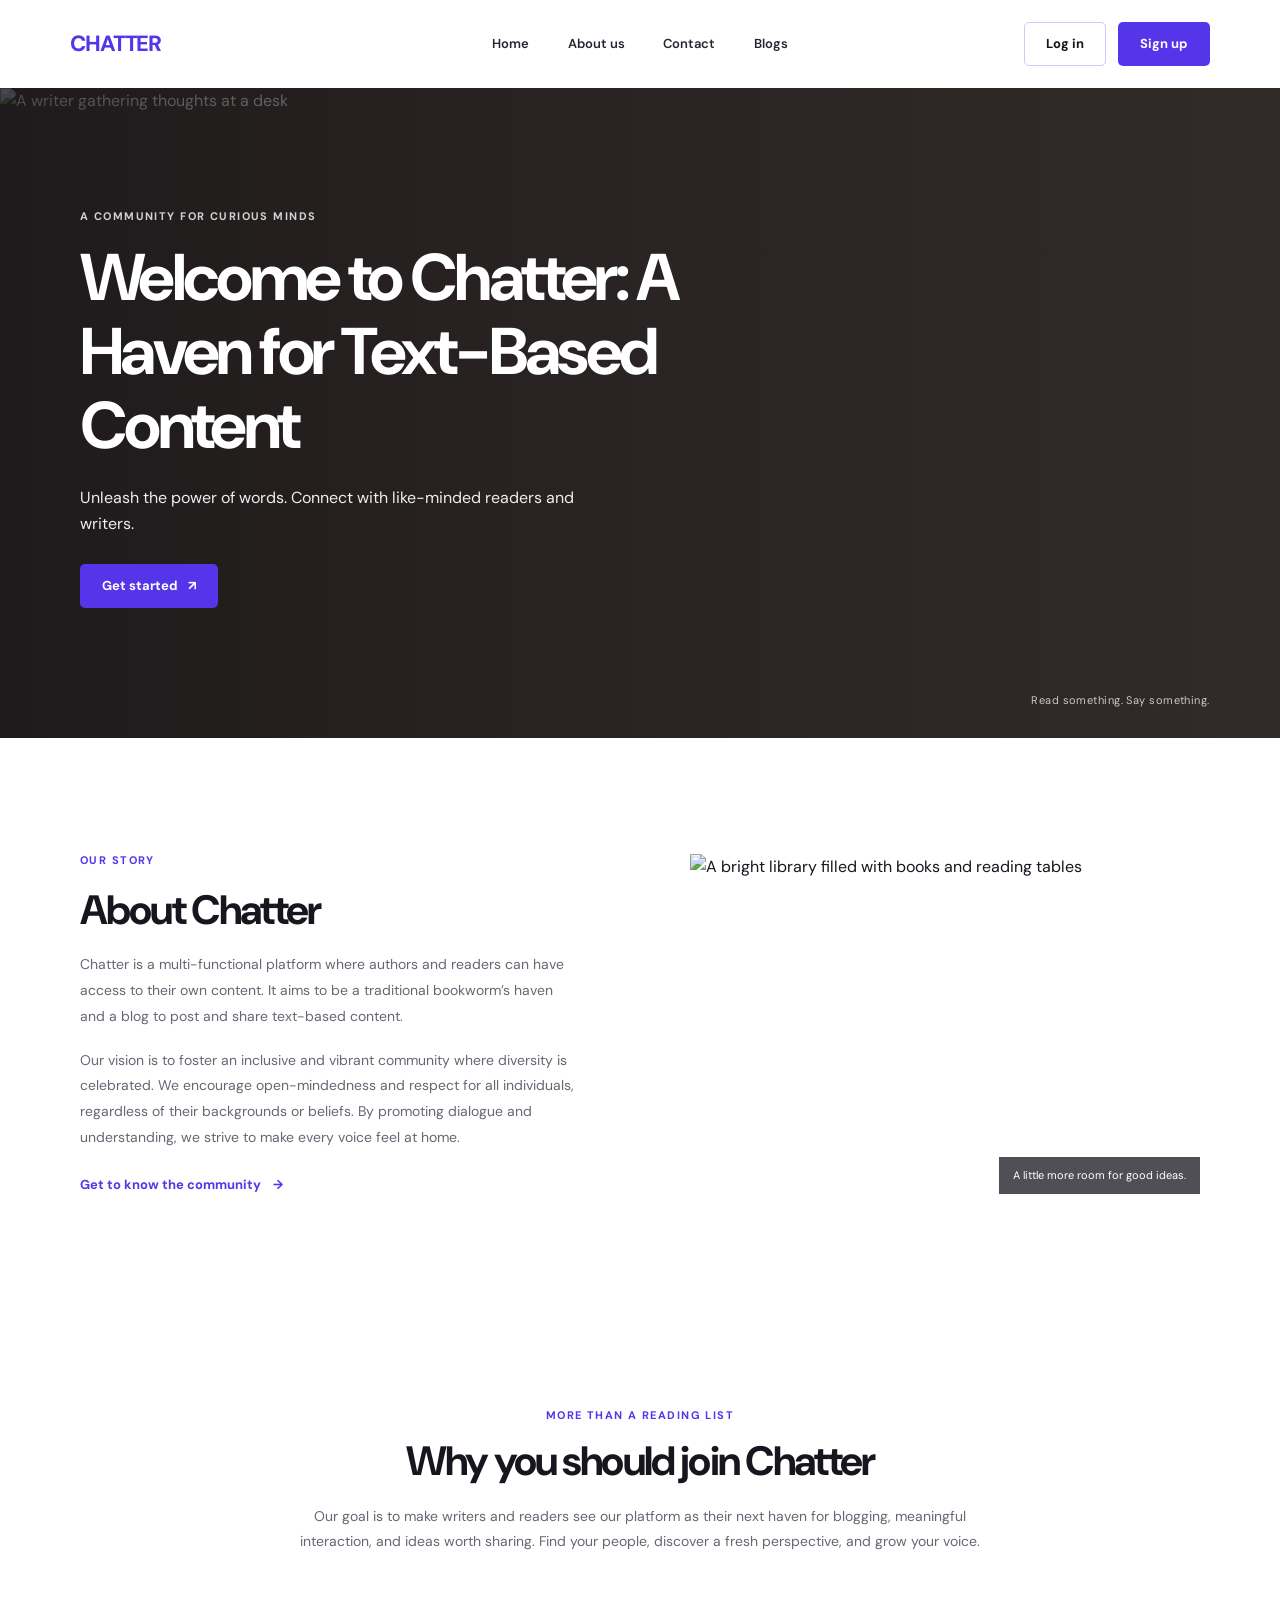
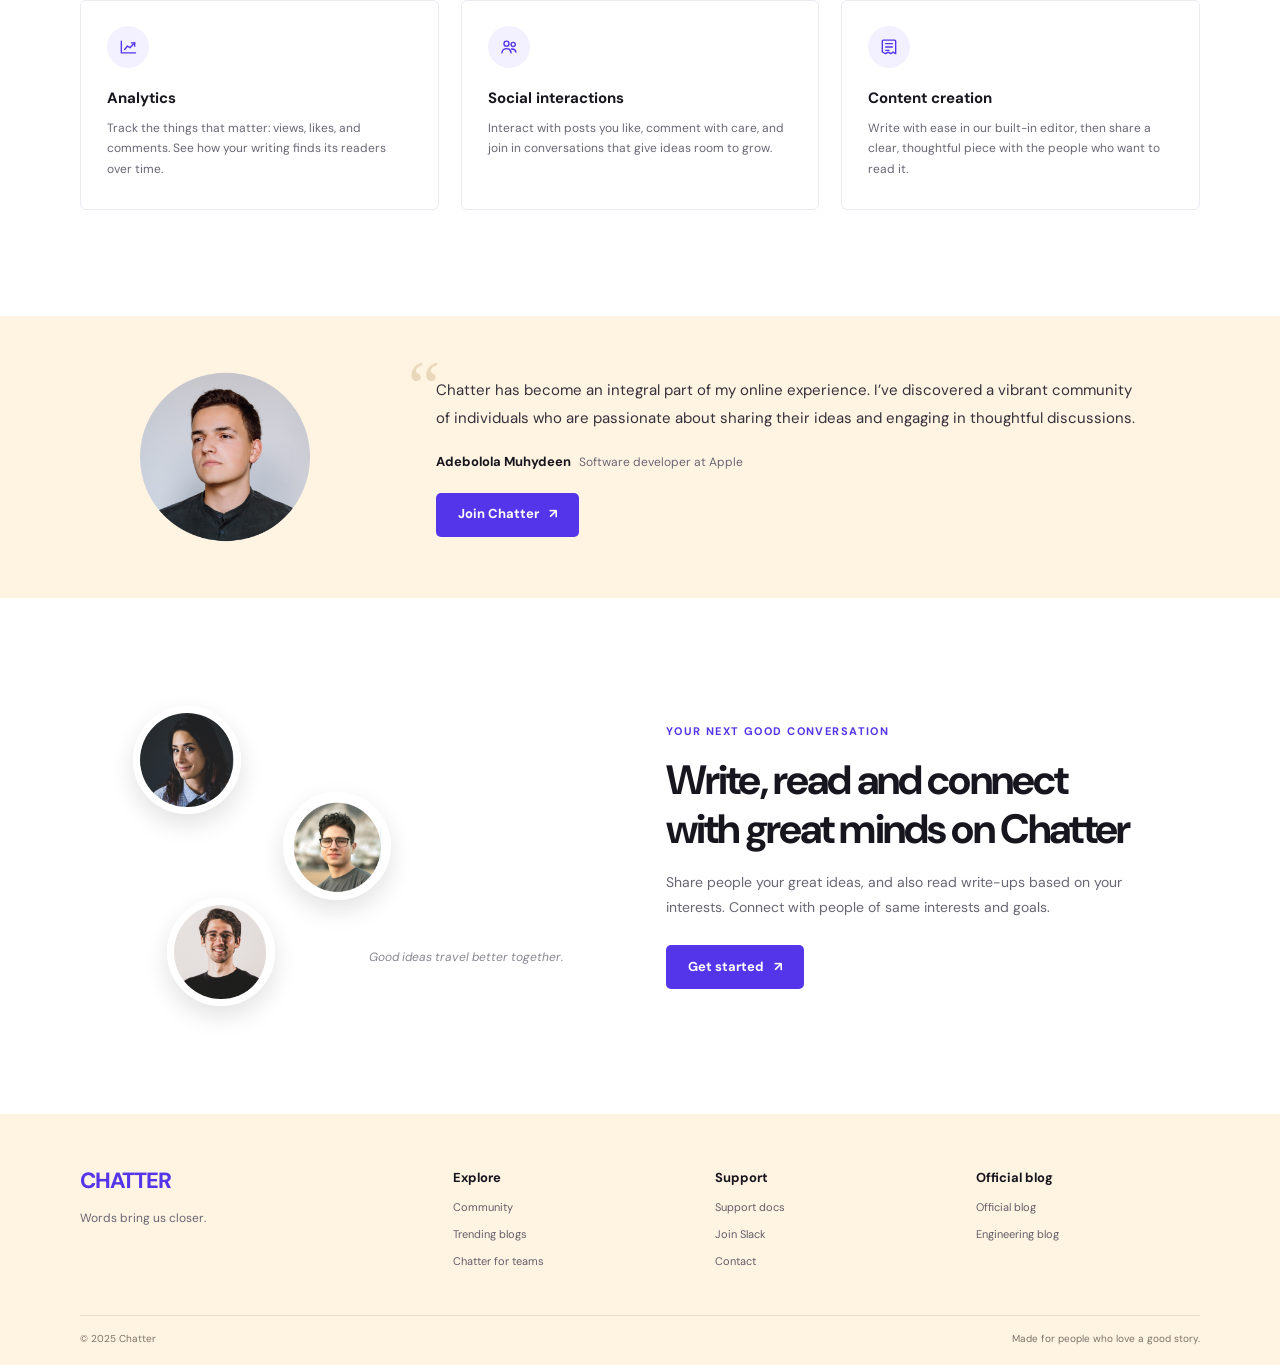
==== index.html @ 086b1a13 "Build Chatter landing page" ====
<!doctype html>
<html lang="en">
  <head>
    <meta charset="UTF-8" />
    <meta name="viewport" content="width=device-width, initial-scale=1.0" />
    <meta name="description" content="Chatter is a haven for text-based content. Read, write, and connect with curious minds." />
    <meta name="theme-color" content="#ffffff" />
    <title>Chatter — A haven for text-based content</title>
    <link rel="preconnect" href="https://fonts.googleapis.com" />
    <link rel="preconnect" href="https://fonts.gstatic.com" crossorigin />
    <link href="https://fonts.googleapis.com/css2?family=DM+Sans:wght@400;500;600;700;800&display=swap" rel="stylesheet" />
    <link rel="stylesheet" href="styles.css" />
  </head>
  <body>
    <header class="site-header">
      <a class="wordmark" href="#home" aria-label="Chatter home">CHATTER</a>
      <nav class="main-nav" aria-label="Main navigation">
        <a href="#home">Home</a>
        <a href="#about">About us</a>
        <a href="#community">Contact</a>
        <a href="#features">Blogs</a>
      </nav>
      <div class="header-actions">
        <a class="button button-outline" href="#join">Log in</a>
        <a class="button button-primary" href="#join">Sign up</a>
      </div>
    </header>

    <main>
      <section class="hero" id="home" aria-labelledby="hero-title">
        <img class="hero-image" src="https://images.unsplash.com/photo-1455390582262-044cdead277a?auto=format&fit=crop&w=2200&q=85" alt="A writer gathering thoughts at a desk" />
        <div class="hero-shade"></div>
        <div class="hero-content">
          <p class="eyebrow">A community for curious minds</p>
          <h1 id="hero-title">Welcome to Chatter: A Haven for Text-Based Content</h1>
          <p class="hero-copy">Unleash the power of words. Connect with like-minded readers and writers.</p>
          <a class="button button-primary" href="#join">Get started <span aria-hidden="true">↗</span></a>
        </div>
        <span class="hero-note">Read something. Say something.</span>
      </section>

      <section class="about section-wrap" id="about" aria-labelledby="about-title">
        <div class="about-copy">
          <p class="eyebrow eyebrow-purple">Our story</p>
          <h2 id="about-title">About Chatter</h2>
          <p>Chatter is a multi-functional platform where authors and readers can have access to their own content. It aims to be a traditional bookworm’s haven and a blog to post and share text-based content.</p>
          <p>Our vision is to foster an inclusive and vibrant community where diversity is celebrated. We encourage open-mindedness and respect for all individuals, regardless of their backgrounds or beliefs. By promoting dialogue and understanding, we strive to make every voice feel at home.</p>
          <a class="text-link" href="#community">Get to know the community <span aria-hidden="true">→</span></a>
        </div>
        <div class="about-photo">
          <img src="https://images.unsplash.com/photo-1507842217343-583bb7270b66?auto=format&fit=crop&w=1200&q=85" alt="A bright library filled with books and reading tables" loading="lazy" />
          <span class="photo-caption">A little more room for good ideas.</span>
        </div>
      </section>

      <section class="features-section" id="features" aria-labelledby="features-title">
        <div class="section-wrap features-inner">
          <p class="eyebrow eyebrow-purple">More than a reading list</p>
          <h2 id="features-title">Why you should join Chatter</h2>
          <p class="section-intro">Our goal is to make writers and readers see our platform as their next haven for blogging, meaningful interaction, and ideas worth sharing. Find your people, discover a fresh perspective, and grow your voice.</p>
          <div class="feature-grid">
            <article class="feature-card">
              <span class="feature-icon" aria-hidden="true"><svg viewBox="0 0 24 24"><path d="M4 19V5m0 14h17M8 15l3.4-4.2 3 2.1L20 7"/><path d="M16 7h4v4"/></svg></span>
              <h3>Analytics</h3>
              <p>Track the things that matter: views, likes, and comments. See how your writing finds its readers over time.</p>
            </article>
            <article class="feature-card">
              <span class="feature-icon" aria-hidden="true"><svg viewBox="0 0 24 24"><circle cx="9" cy="8" r="3"/><circle cx="17" cy="9" r="2.5"/><path d="M3.5 19c.4-3.1 2.3-5 5.5-5s5.1 1.9 5.5 5M15 14.4c2.8-.4 4.7 1.1 5.3 3.6"/></svg></span>
              <h3>Social interactions</h3>
              <p>Interact with posts you like, comment with care, and join in conversations that give ideas room to grow.</p>
            </article>
            <article class="feature-card">
              <span class="feature-icon" aria-hidden="true"><svg viewBox="0 0 24 24"><path d="M5 3.8h14a1 1 0 0 1 1 1V20l-3-1.8-3 1.8-3-1.8L8 20l-4-2V4.8a1 1 0 0 1 1-1Z"/><path d="M8 8h8M8 12h8M8 16h4"/></svg></span>
              <h3>Content creation</h3>
              <p>Write with ease in our built-in editor, then share a clear, thoughtful piece with the people who want to read it.</p>
            </article>
          </div>
        </div>
      </section>

      <section class="testimonial" id="community" aria-label="A note from a Chatter member">
        <div class="testimonial-inner section-wrap">
          <img class="testimonial-avatar" src="assets/testimonial-adebolola.png" alt="Chatter community member Adebolola Muhydeen" loading="lazy" />
          <div class="testimonial-content">
            <span class="quote-mark" aria-hidden="true">“</span>
            <blockquote>Chatter has become an integral part of my online experience. I’ve discovered a vibrant community of individuals who are passionate about sharing their ideas and engaging in thoughtful discussions.</blockquote>
            <div class="testimonial-byline"><strong>Adebolola Muhydeen</strong><span>Software developer at Apple</span></div>
            <a class="button button-primary" href="#join">Join Chatter <span aria-hidden="true">↗</span></a>
          </div>
        </div>
      </section>

      <section class="join section-wrap" id="join" aria-labelledby="join-title">
        <div class="join-people" aria-label="Members of the Chatter community">
          <img class="person person-one" src="assets/community-woman.png" alt="" loading="lazy" />
          <img class="person person-two" src="assets/community-man-1.png" alt="" loading="lazy" />
          <img class="person person-three" src="assets/community-man-2.png" alt="" loading="lazy" />
          <span class="people-note">Good ideas travel better together.</span>
        </div>
        <div class="join-copy">
          <p class="eyebrow eyebrow-purple">Your next good conversation</p>
          <h2 id="join-title">Write, read and connect with great minds on Chatter</h2>
          <p>Share people your great ideas, and also read write-ups based on your interests. Connect with people of same interests and goals.</p>
          <a class="button button-primary" href="mailto:hello@chatter.community">Get started <span aria-hidden="true">↗</span></a>
        </div>
      </section>
    </main>

    <footer class="site-footer">
      <div class="footer-inner section-wrap">
        <div class="footer-brand"><a class="wordmark" href="#home">CHATTER</a><p>Words bring us closer.</p></div>
        <div class="footer-column"><h2>Explore</h2><a href="#community">Community</a><a href="#features">Trending blogs</a><a href="#join">Chatter for teams</a></div>
        <div class="footer-column"><h2>Support</h2><a href="#join">Support docs</a><a href="#community">Join Slack</a><a href="mailto:hello@chatter.community">Contact</a></div>
        <div class="footer-column"><h2>Official blog</h2><a href="#features">Official blog</a><a href="#features">Engineering blog</a></div>
      </div>
      <div class="footer-bottom section-wrap"><span>© 2025 Chatter</span><span>Made for people who love a good story.</span></div>
    </footer>
  </body>
</html>
---- styles.css ----
:root {
  color-scheme: light;
  --ink: #17151e;
  --muted: #696674;
  --purple: #5535e9;
  --purple-dark: #4325d0;
  --cream: #fff4e2;
  --line: #eceaf1;
  --white: #fff;
  font-family: "DM Sans", Arial, sans-serif;
  font-synthesis: none;
  text-rendering: optimizeLegibility;
  -webkit-font-smoothing: antialiased;
}

* { box-sizing: border-box; }
html { scroll-behavior: smooth; }
body { margin: 0; color: var(--ink); background: var(--white); font-size: 16px; line-height: 1.6; }
img { display: block; max-width: 100%; }
a { color: inherit; text-decoration: none; }
.section-wrap { width: min(1120px, calc(100% - 64px)); margin-inline: auto; }

.site-header { position: relative; z-index: 2; display: grid; grid-template-columns: 1fr auto 1fr; align-items: center; min-height: 88px; padding: 0 max(5.5vw, 32px); background: #fff; }
.wordmark { color: var(--purple); font-size: 22px; font-weight: 800; letter-spacing: -.055em; line-height: 1; }
.main-nav { display: flex; align-items: center; gap: clamp(22px, 3vw, 46px); color: #282530; font-size: 13px; font-weight: 600; }
.main-nav a, .footer-column a { transition: color .2s ease; }
.main-nav a:hover, .footer-column a:hover { color: var(--purple); }
.header-actions { justify-self: end; display: flex; gap: 12px; }
.button { display: inline-flex; min-height: 44px; align-items: center; justify-content: center; gap: 10px; padding: 0 21px; border: 1px solid transparent; border-radius: 5px; font-size: 13px; font-weight: 700; transition: background .2s ease, color .2s ease, transform .2s ease; }
.button:hover { transform: translateY(-2px); }
.button-primary { color: #fff; background: var(--purple); }
.button-primary:hover { background: var(--purple-dark); }
.button-outline { color: var(--ink); border-color: #cfc8ff; background: #fff; }
.button-outline:hover { color: var(--purple); border-color: var(--purple); }

.hero { position: relative; display: flex; min-height: min(620px, 66vw); min-height: clamp(470px, 52vw, 650px); align-items: center; overflow: hidden; color: #fff; background: #433a37; }
.hero-image, .hero-shade { position: absolute; inset: 0; width: 100%; height: 100%; }
.hero-image { object-fit: cover; object-position: center 44%; }
.hero-shade { background: linear-gradient(90deg, rgba(19, 16, 18, .7) 0%, rgba(23, 18, 20, .48) 45%, rgba(26, 19, 19, .25) 100%), linear-gradient(0deg, rgba(17, 13, 16, .18), rgba(17, 13, 16, .18)); }
.hero-content { position: relative; z-index: 1; width: min(1120px, calc(100% - 64px)); margin: 0 auto; padding: 64px 0 74px; }
.eyebrow { margin: 0 0 16px; color: rgba(255,255,255,.8); font-size: 11px; font-weight: 700; letter-spacing: .13em; text-transform: uppercase; }
.eyebrow-purple { color: var(--purple); }
.hero h1 { max-width: 650px; margin: 0; font-size: clamp(39px, 5.2vw, 66px); font-weight: 700; letter-spacing: -.055em; line-height: 1.12; }
.hero-copy { max-width: 510px; margin: 22px 0 28px; color: rgba(255,255,255,.92); font-size: 16px; }
.hero-note { position: absolute; right: max(5.5vw, 32px); bottom: 28px; z-index: 1; color: rgba(255,255,255,.75); font-size: 11px; letter-spacing: .04em; }

.about { display: grid; grid-template-columns: 1fr 1fr; align-items: center; gap: clamp(44px, 8vw, 100px); padding-block: 114px; }
.about-copy { max-width: 500px; }
h2 { margin: 0; font-size: clamp(30px, 3.2vw, 42px); font-weight: 700; letter-spacing: -.045em; line-height: 1.18; }
.about-copy > p:not(.eyebrow) { margin: 18px 0 0; color: var(--muted); font-size: 14px; line-height: 1.85; }
.text-link { display: inline-flex; gap: 12px; align-items: center; margin-top: 24px; color: var(--purple); font-size: 13px; font-weight: 700; }
.about-photo { position: relative; min-height: 340px; }
.about-photo img { width: 100%; height: 340px; object-fit: cover; }
.photo-caption { position: absolute; right: 0; bottom: 0; padding: 10px 14px; color: #fff; background: rgba(23,21,30,.75); font-size: 11px; }

.features-section { padding: 96px 0 106px; background: #fff; }
.features-inner { text-align: center; }
.features-inner > .eyebrow { margin-bottom: 13px; }
.section-intro { max-width: 700px; margin: 18px auto 0; color: var(--muted); font-size: 14px; line-height: 1.8; }
.feature-grid { display: grid; grid-template-columns: repeat(3, 1fr); gap: 22px; margin-top: 46px; text-align: left; }
.feature-card { min-height: 210px; padding: 25px 26px 27px; border: 1px solid var(--line); border-radius: 6px; background: #fff; transition: border-color .2s ease, box-shadow .2s ease, transform .2s ease; }
.feature-card:hover { transform: translateY(-4px); border-color: #d9d2ff; box-shadow: 0 12px 28px rgba(43,31,100,.07); }
.feature-icon { display: grid; width: 42px; height: 42px; place-items: center; border-radius: 50%; color: var(--purple); background: #f3f0ff; }
.feature-icon svg { width: 20px; height: 20px; fill: none; stroke: currentColor; stroke-linecap: round; stroke-linejoin: round; stroke-width: 1.65; }
.feature-card h3 { margin: 18px 0 8px; font-size: 15px; font-weight: 700; }
.feature-card p { margin: 0; color: var(--muted); font-size: 12px; line-height: 1.7; }

.testimonial { padding: 56px 0; background: var(--cream); }
.testimonial-inner { display: grid; grid-template-columns: 190px 1fr; align-items: center; gap: clamp(36px, 7vw, 82px); max-width: 1000px; }
.testimonial-avatar { width: 170px; aspect-ratio: 1; border-radius: 50%; object-fit: cover; object-position: center 30%; }
.testimonial-content { position: relative; padding-left: 24px; }
.quote-mark { position: absolute; top: -26px; left: -4px; color: #e9d8b9; font-family: Georgia, serif; font-size: 72px; line-height: 1; }
blockquote { position: relative; margin: 0; color: #35313b; font-size: 15px; line-height: 1.85; }
.testimonial-byline { display: flex; flex-wrap: wrap; gap: 8px; align-items: baseline; margin: 19px 0 20px; font-size: 12px; }
.testimonial-byline strong { font-size: 13px; }
.testimonial-byline span { color: var(--muted); }

.join { display: grid; grid-template-columns: .95fr 1.05fr; align-items: center; gap: clamp(52px, 8vw, 110px); padding-block: 108px; }
.join-people { position: relative; min-height: 300px; }
.person { position: absolute; width: 108px; aspect-ratio: 1; border: 7px solid #fff; border-radius: 50%; object-fit: cover; box-shadow: 0 10px 24px rgba(25,20,36,.12); }
.person-one { top: 0; left: 11%; }
.person-two { top: 86px; left: 42%; }
.person-three { bottom: 0; left: 18%; }
.people-note { position: absolute; right: 0; bottom: 39px; color: #8a8791; font-size: 12px; font-style: italic; }
.join-copy { max-width: 470px; }
.join-copy h2 { max-width: 470px; }
.join-copy > p:not(.eyebrow) { margin: 17px 0 25px; color: var(--muted); font-size: 14px; line-height: 1.8; }

.site-footer { padding: 56px 0 18px; background: var(--cream); }
.footer-inner { display: grid; grid-template-columns: 1.5fr repeat(3, 1fr); gap: 38px; padding-bottom: 45px; }
.footer-brand p { margin: 13px 0 0; color: var(--muted); font-size: 12px; }
.footer-column { display: grid; align-content: start; gap: 9px; }
.footer-column h2 { margin: 0 0 5px; font-size: 13px; letter-spacing: 0; }
.footer-column a { color: #625d68; font-size: 11px; }
.footer-bottom { display: flex; justify-content: space-between; gap: 20px; padding-top: 15px; border-top: 1px solid rgba(64,51,29,.12); color: #7b7469; font-size: 10px; }

@media (max-width: 780px) {
  .site-header { grid-template-columns: 1fr auto; min-height: 74px; padding-inline: 24px; }
  .main-nav { grid-column: 1 / -1; grid-row: 2; justify-content: space-between; gap: 14px; padding: 0 0 16px; font-size: 12px; }
  .header-actions { grid-column: 2; grid-row: 1; gap: 7px; }
  .header-actions .button { min-height: 38px; padding-inline: 13px; font-size: 12px; }
  .hero { min-height: 540px; }
  .hero-content, .section-wrap { width: min(100% - 48px, 560px); }
  .hero h1 { font-size: clamp(39px, 9vw, 58px); }
  .hero-copy { max-width: 390px; font-size: 14px; }
  .about { grid-template-columns: 1fr; gap: 34px; padding-block: 76px; }
  .about-photo, .about-photo img { min-height: 280px; height: 280px; }
  .features-section { padding-block: 74px; }
  .feature-grid { grid-template-columns: 1fr; gap: 14px; margin-top: 32px; }
  .feature-card { min-height: 0; }
  .testimonial { padding-block: 45px; }
  .testimonial-inner { grid-template-columns: 100px 1fr; gap: 22px; }
  .testimonial-avatar { width: 100px; }
  .testimonial-content { padding-left: 8px; }
  .quote-mark { left: -8px; }
  .join { grid-template-columns: 1fr; gap: 34px; padding-block: 75px; }
  .join-people { min-height: 245px; max-width: 420px; width: 100%; }
  .person { width: 94px; }
  .person-one { left: 8%; }
  .person-two { left: 40%; }
  .person-three { bottom: 0; left: 18%; }
  .people-note { right: 5%; bottom: 30px; }
  .footer-inner { grid-template-columns: repeat(3, 1fr); gap: 30px 18px; }
  .footer-brand { grid-column: 1 / -1; }
}

@media (max-width: 480px) {
  body { font-size: 15px; }
  .site-header { padding-inline: 18px; }
  .wordmark { font-size: 19px; }
  .main-nav { gap: 8px; font-size: 11px; }
  .header-actions .button { padding-inline: 10px; }
  .hero { min-height: 520px; }
  .hero-content, .section-wrap { width: calc(100% - 40px); }
  .hero-content { padding-block: 55px; }
  .hero h1 { font-size: 40px; }
  .hero-note { right: 20px; bottom: 20px; }
  h2 { font-size: 32px; }
  .about { padding-block: 64px; }
  .about-copy > p:not(.eyebrow), .section-intro, .join-copy > p:not(.eyebrow) { font-size: 13px; }
  .testimonial-inner { grid-template-columns: 1fr; gap: 22px; }
  .testimonial-avatar { width: 96px; }
  .testimonial-content { padding-left: 0; }
  .quote-mark { top: -22px; left: -7px; }
  blockquote { font-size: 14px; }
  .join { padding-block: 66px; }
  .join-people { min-height: 220px; }
  .person { width: 82px; border-width: 5px; }
  .people-note { right: 0; bottom: 25px; max-width: 120px; text-align: right; }
  .footer-inner { grid-template-columns: repeat(2, 1fr); }
  .footer-column:last-child { grid-column: 2; }
  .footer-bottom { flex-direction: column; gap: 4px; }
}

@media (prefers-reduced-motion: reduce) {
  html { scroll-behavior: auto; }
  *, *::before, *::after { transition-duration: .01ms !important; animation-duration: .01ms !important; animation-iteration-count: 1 !important; }
}
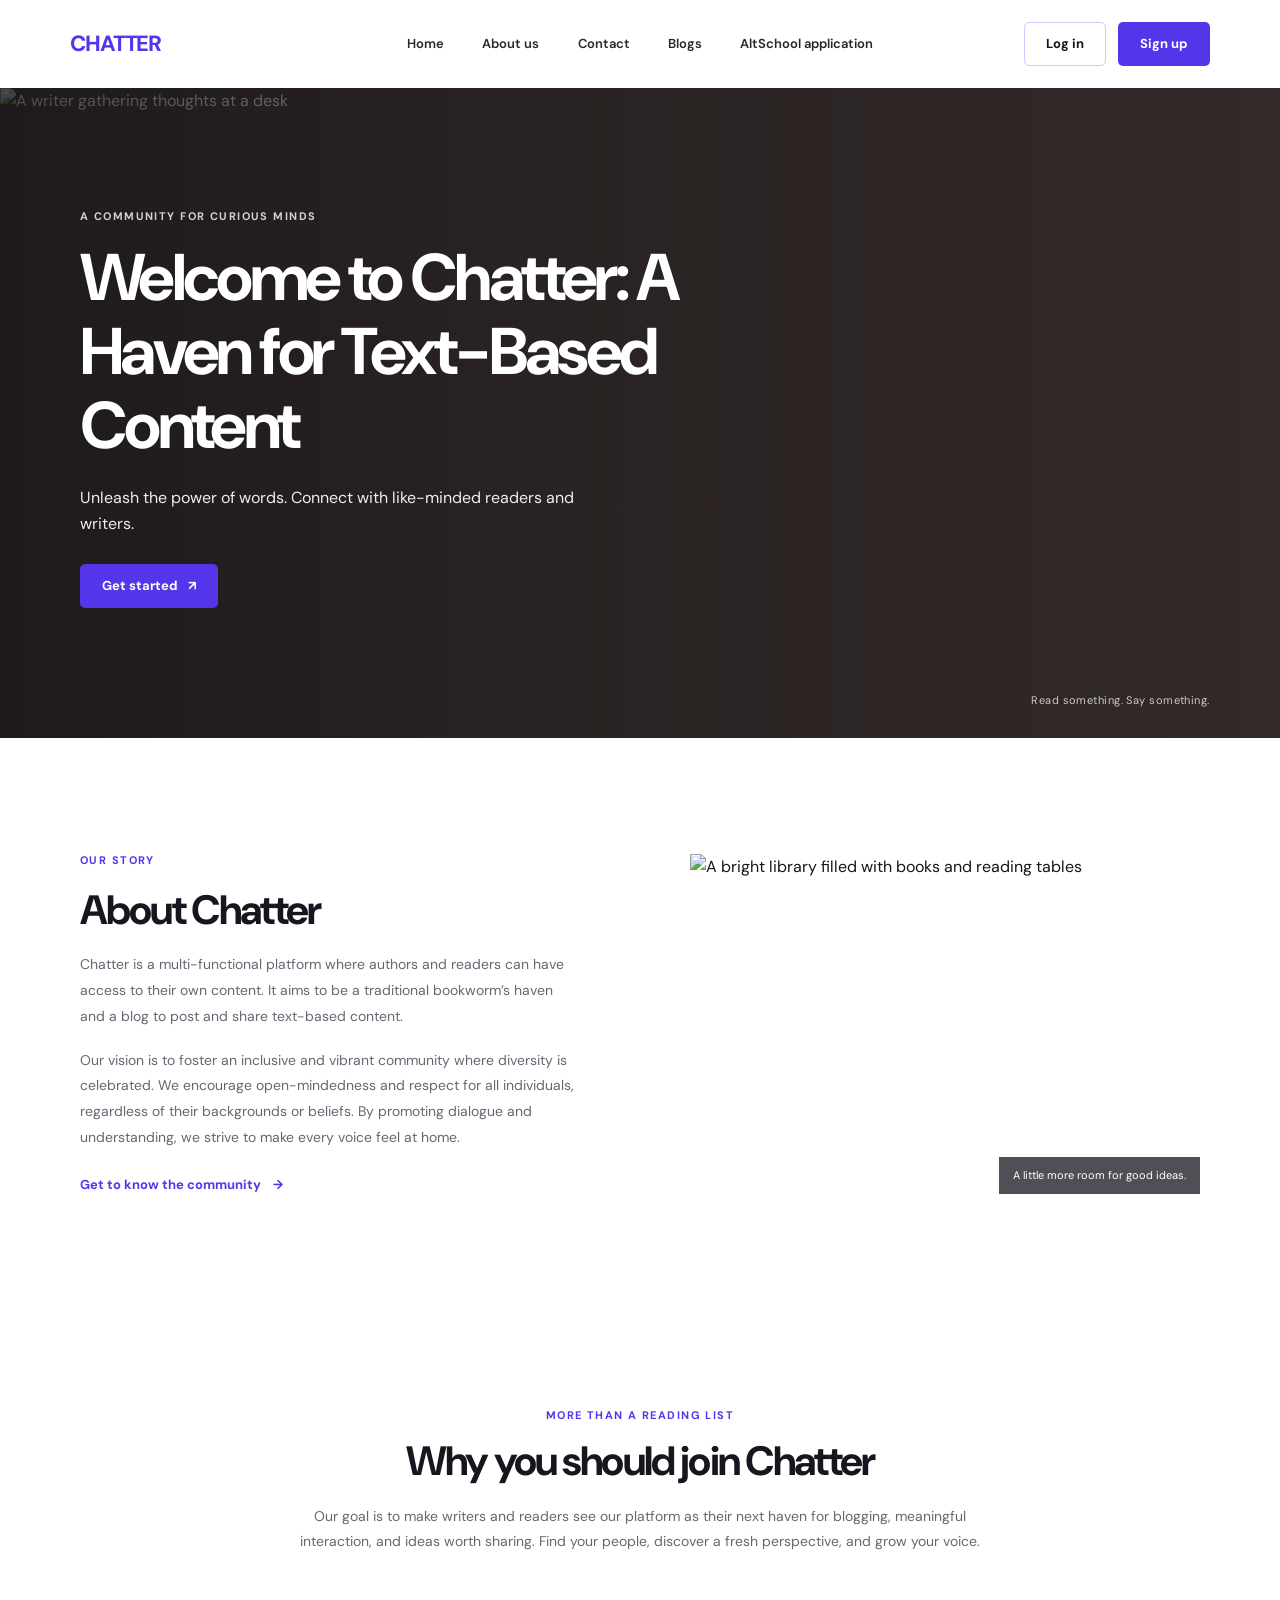
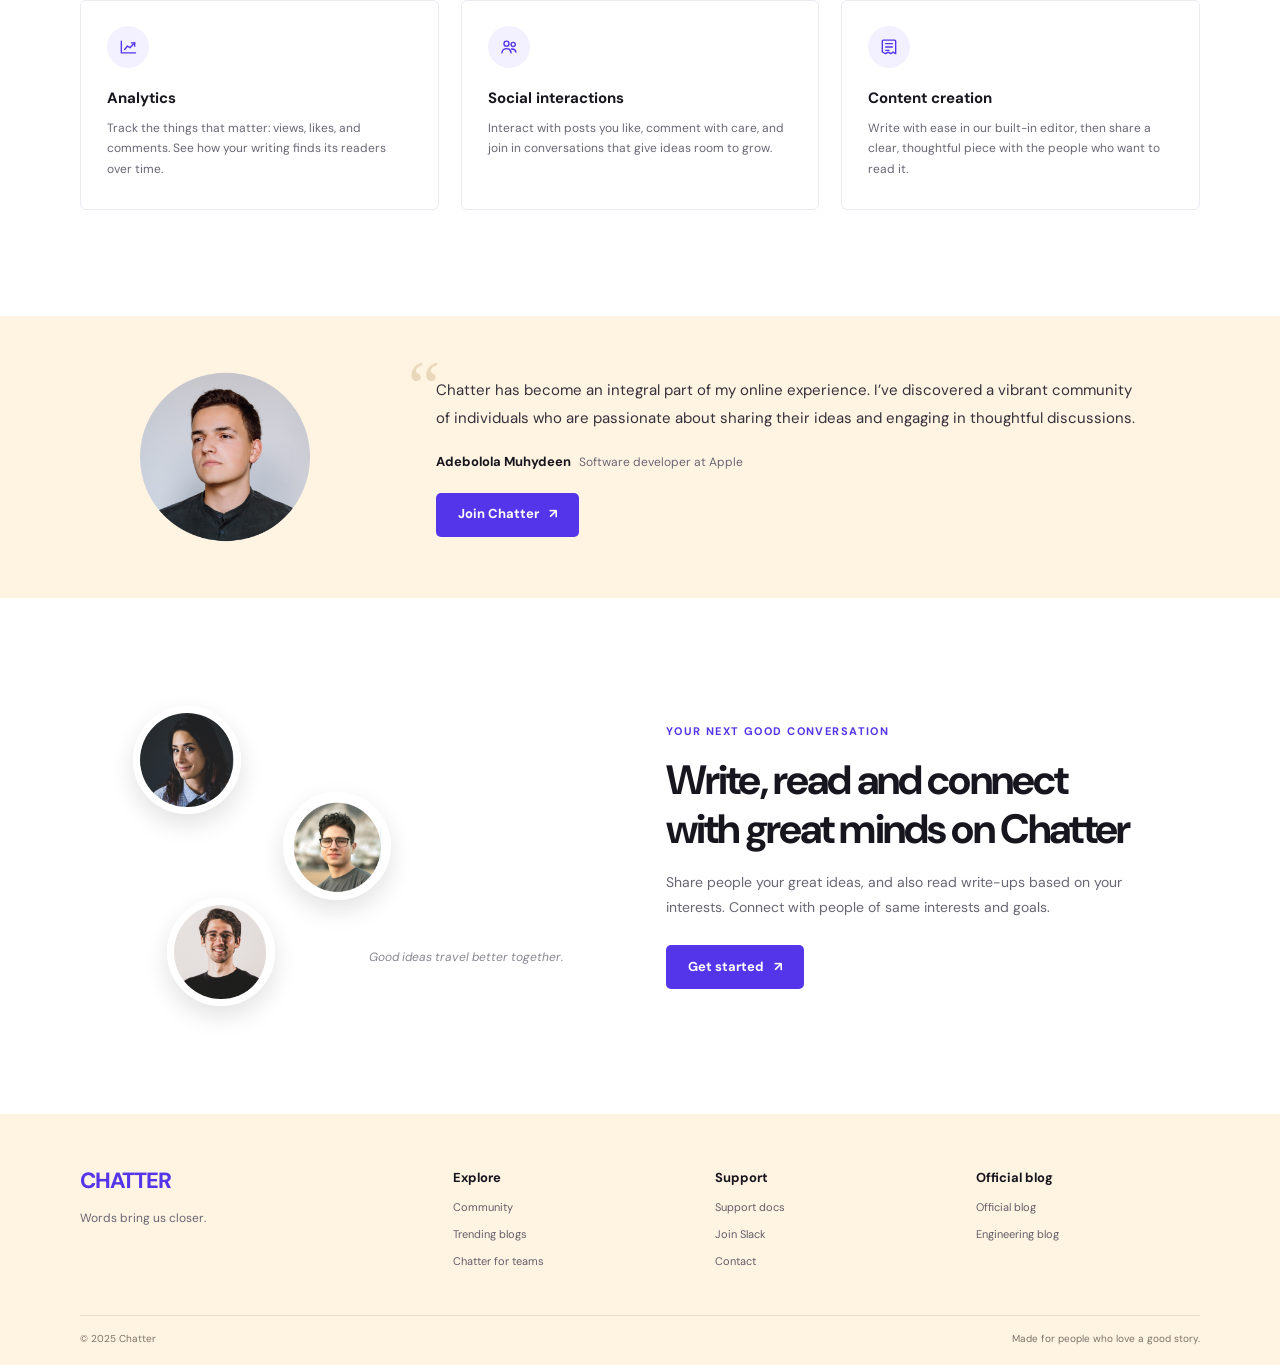
==== commit 06cb02b4: "Link the AltSchool form from the landing page" ====
--- a/index.html
+++ b/index.html
@@ -19,6 +19,7 @@
         <a href="#about">About us</a>
         <a href="#community">Contact</a>
         <a href="#features">Blogs</a>
+        <a href="form.html">AltSchool application</a>
       </nav>
       <div class="header-actions">
         <a class="button button-outline" href="#join">Log in</a>
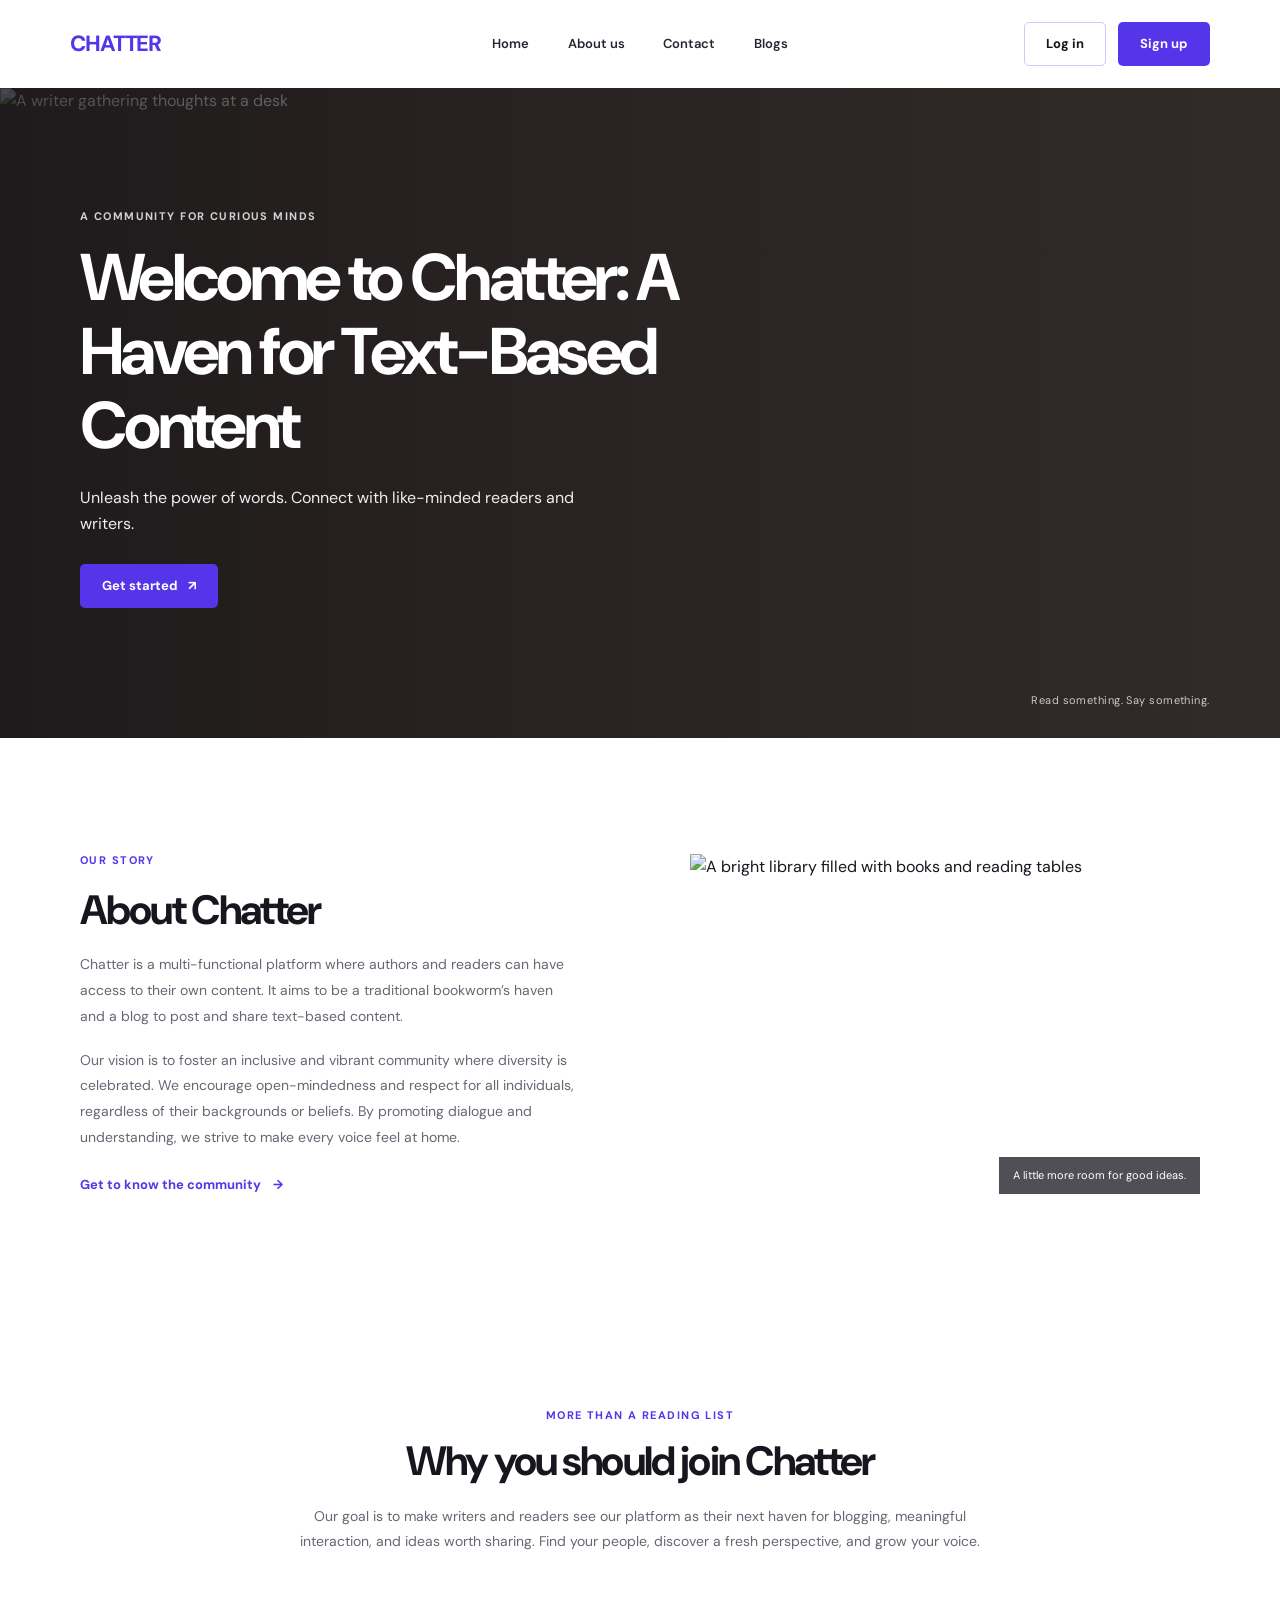
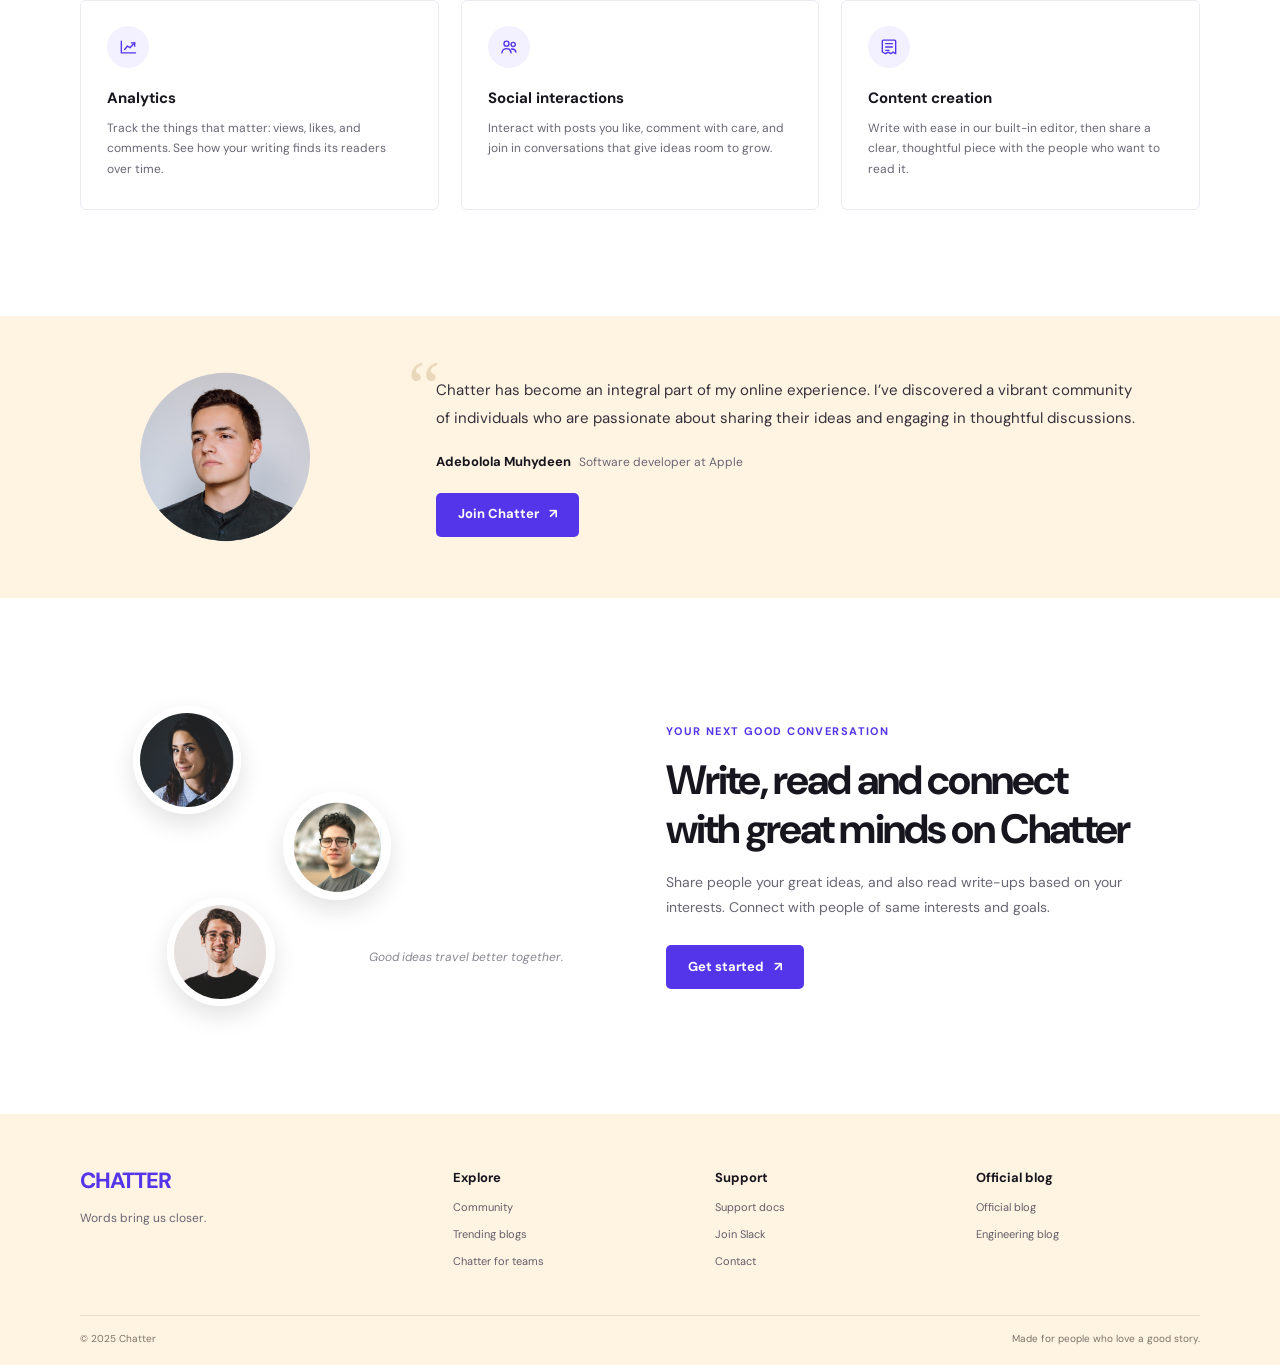
==== commit 12054cb4: "Remove AltSchool assignment link from Chatter" ====
--- a/index.html
+++ b/index.html
@@ -19,7 +19,6 @@
         <a href="#about">About us</a>
         <a href="#community">Contact</a>
         <a href="#features">Blogs</a>
-        <a href="form.html">AltSchool application</a>
       </nav>
       <div class="header-actions">
         <a class="button button-outline" href="#join">Log in</a>
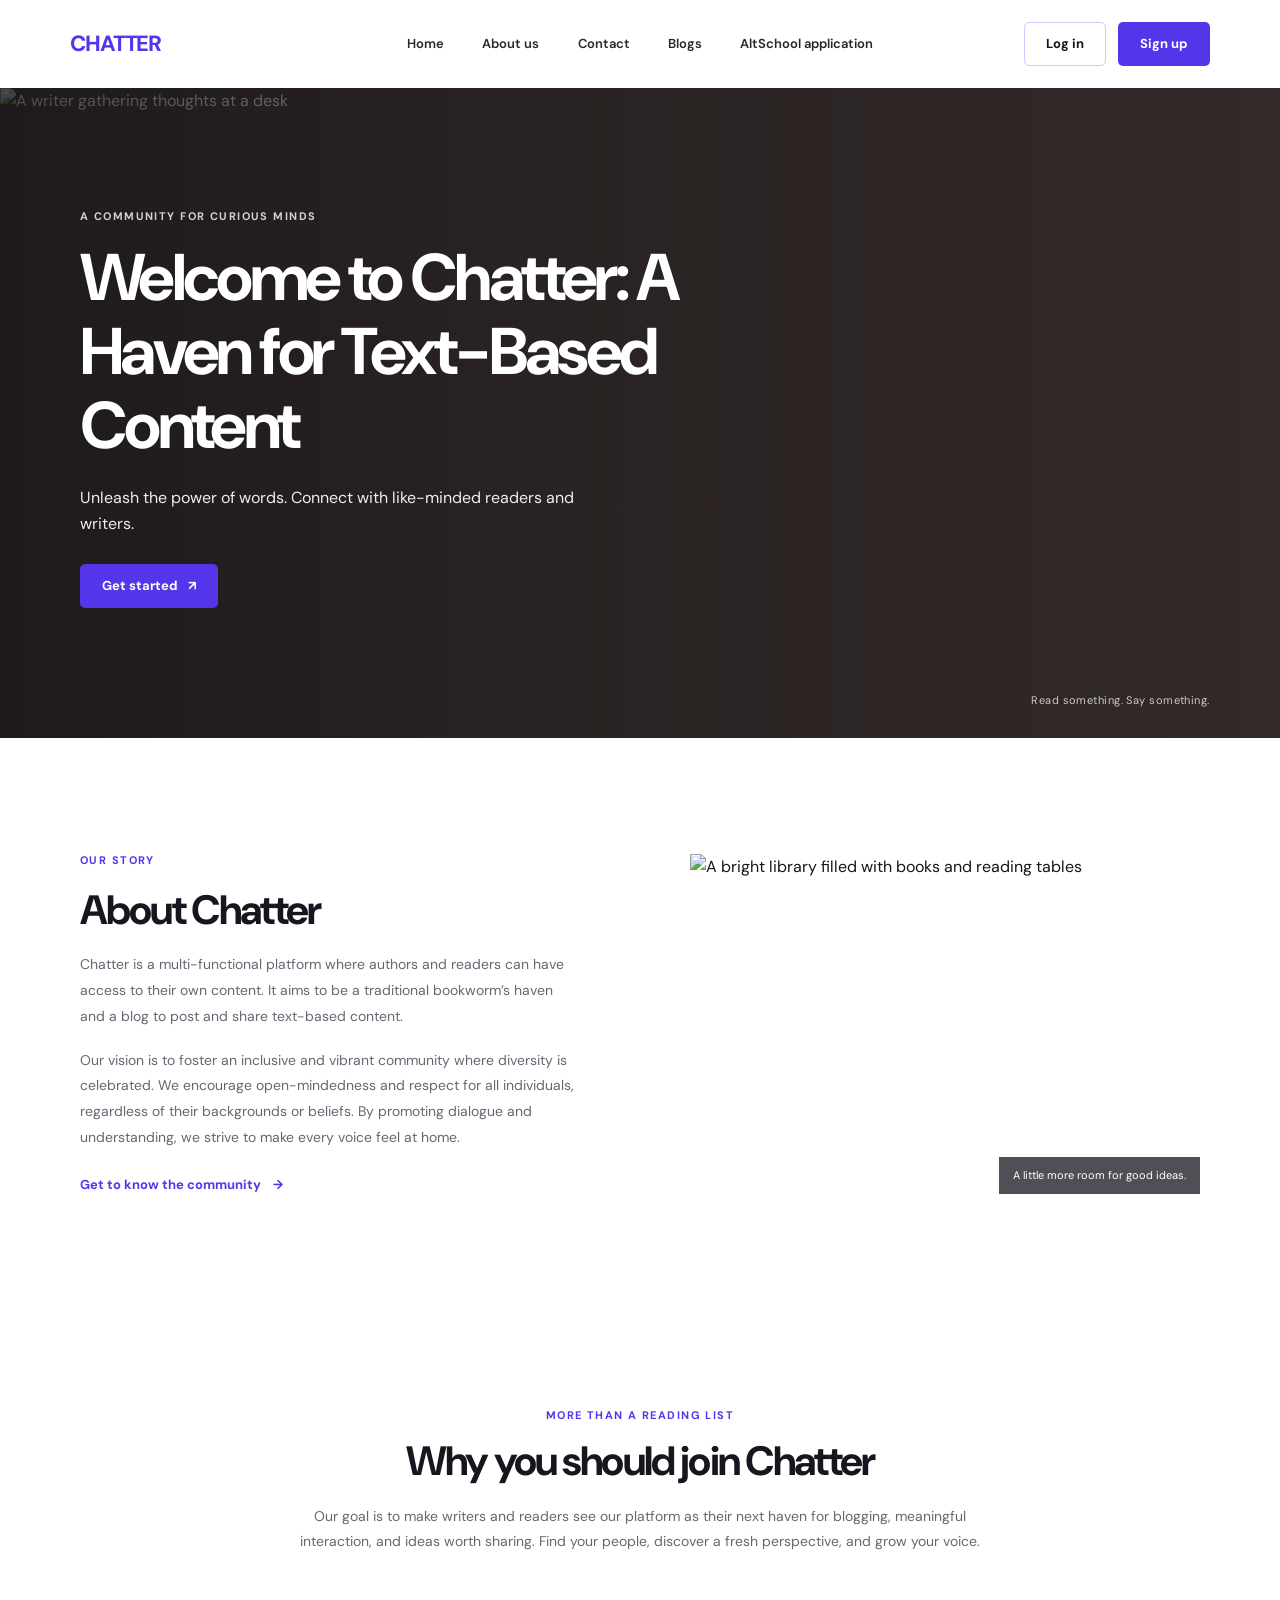
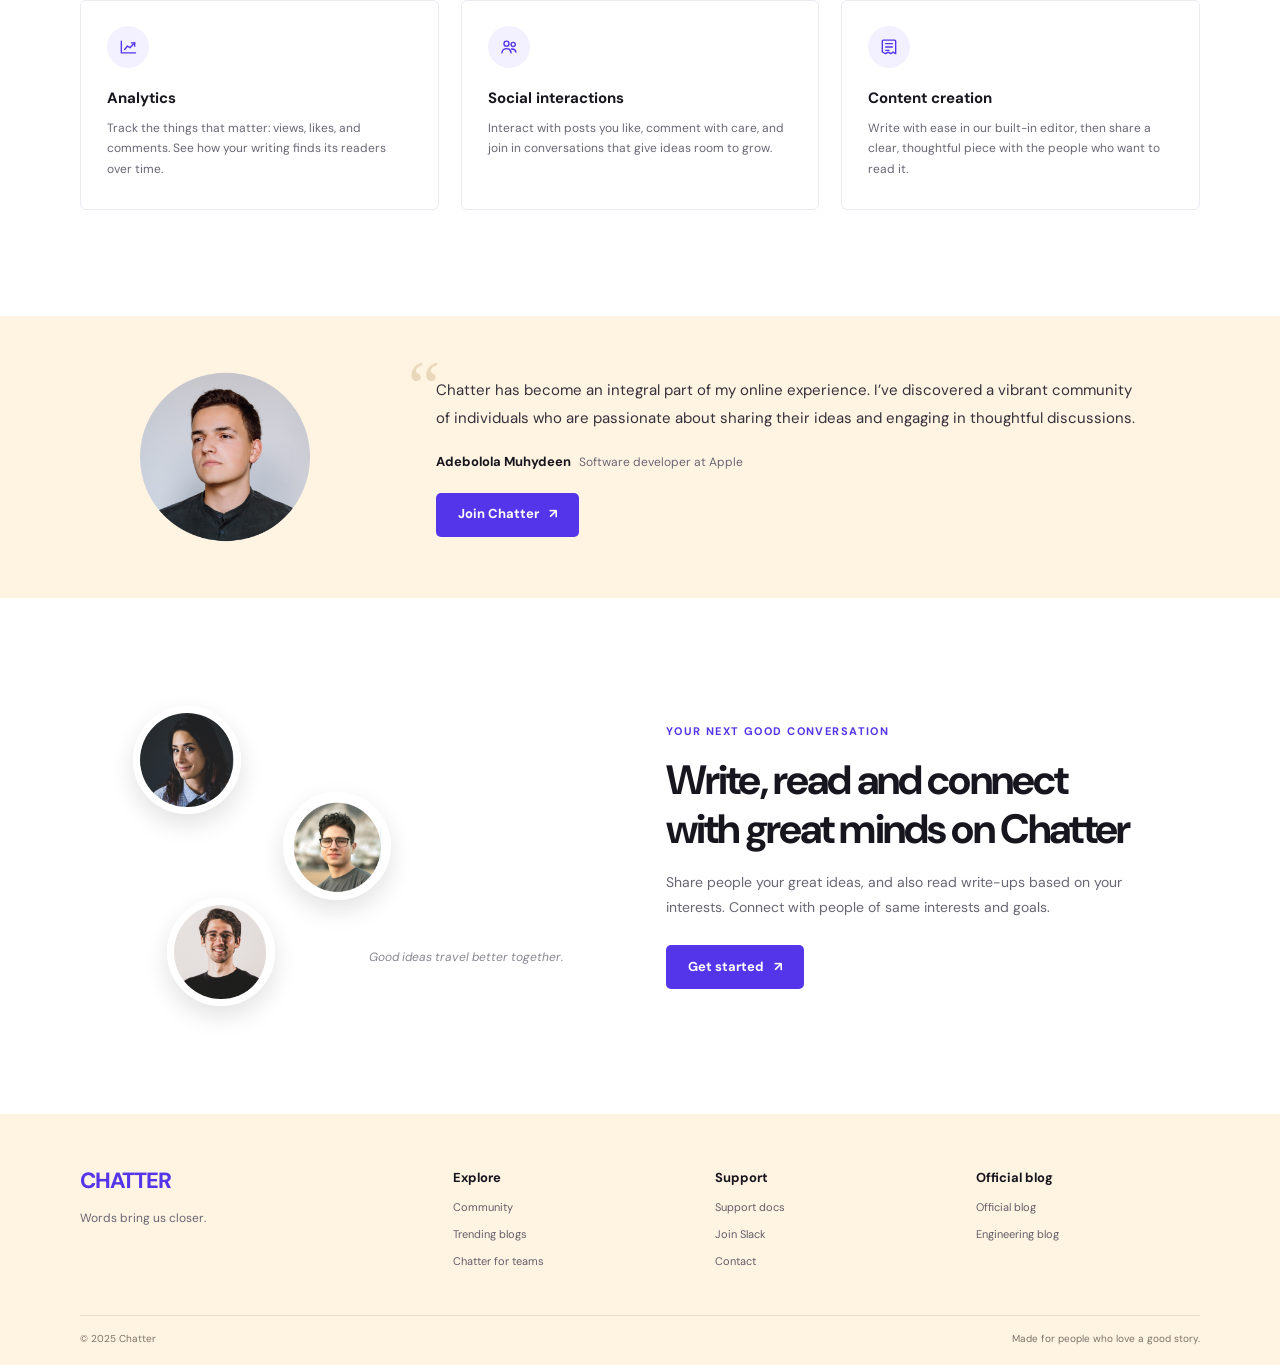
==== commit cf0f053f: "Restore Part A navigation link" ====
--- a/index.html
+++ b/index.html
@@ -19,6 +19,7 @@
         <a href="#about">About us</a>
         <a href="#community">Contact</a>
         <a href="#features">Blogs</a>
+        <a href="form.html">AltSchool application</a>
       </nav>
       <div class="header-actions">
         <a class="button button-outline" href="#join">Log in</a>
